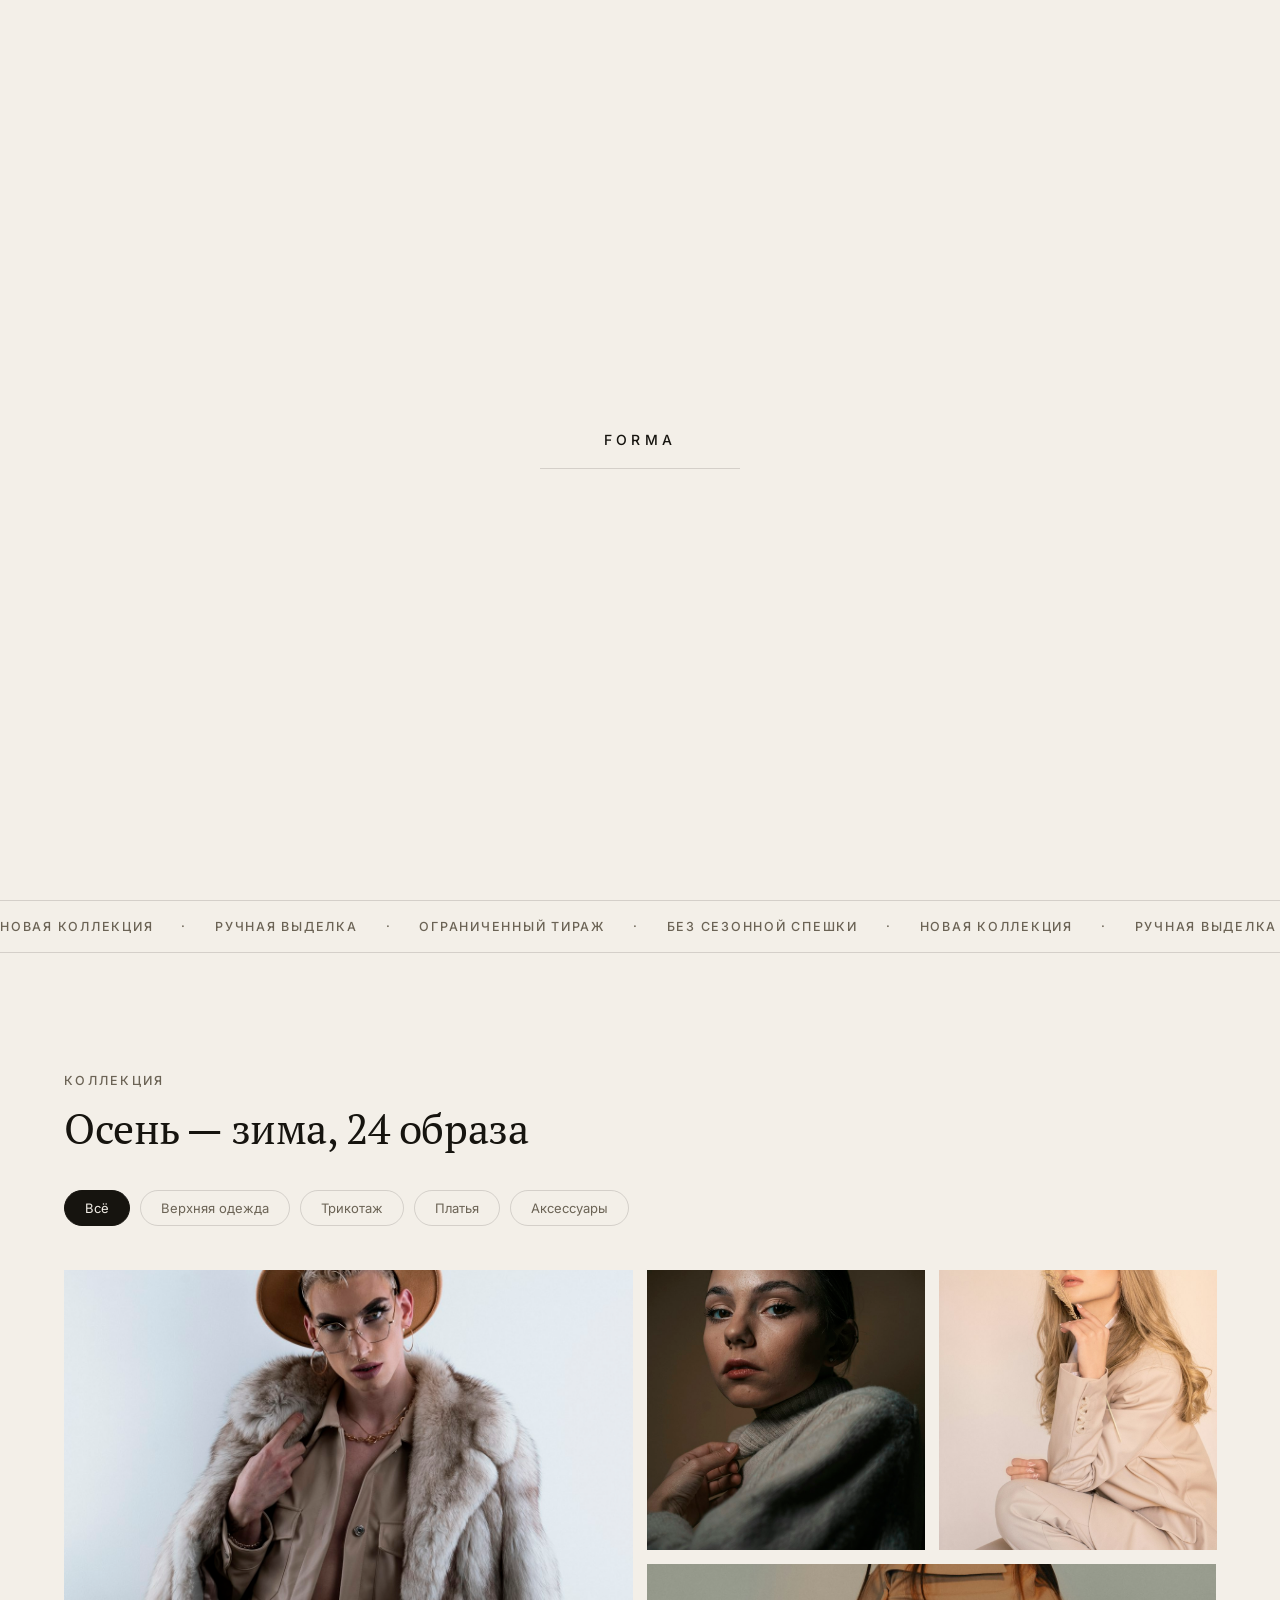
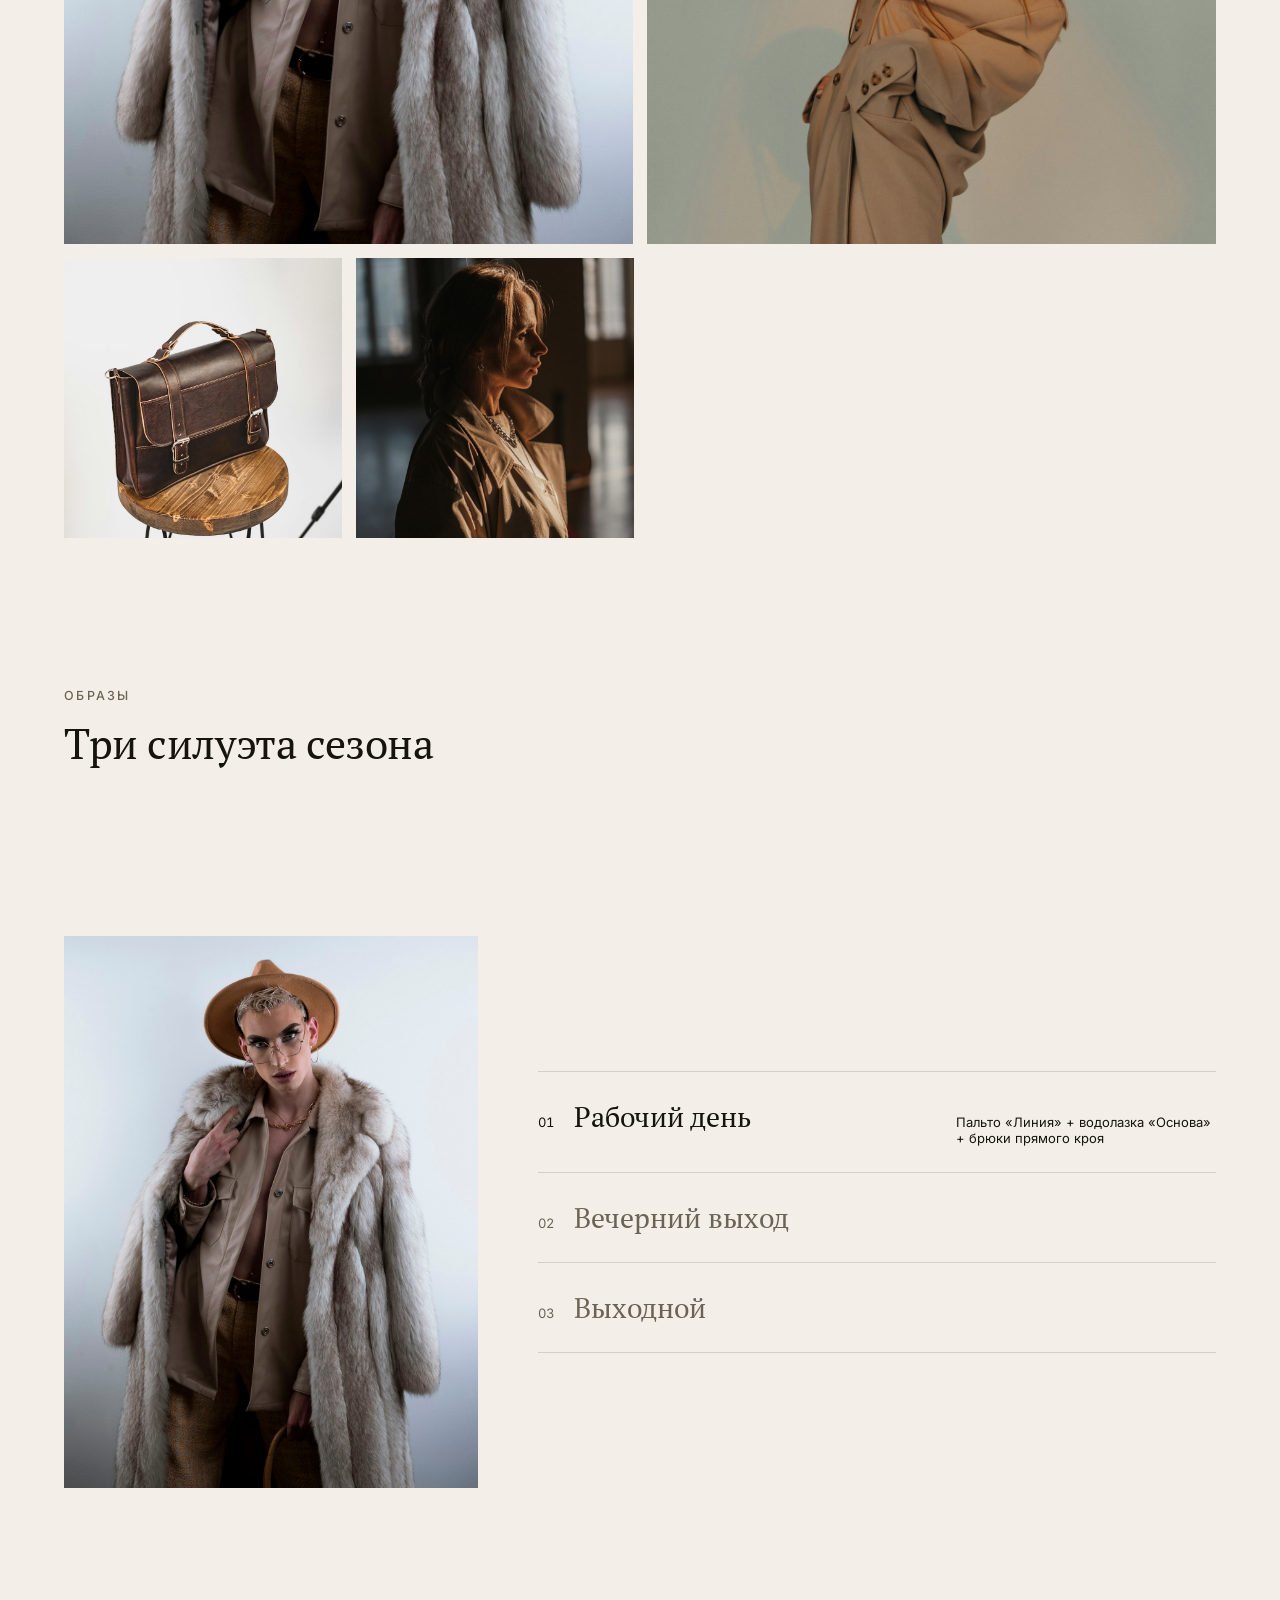
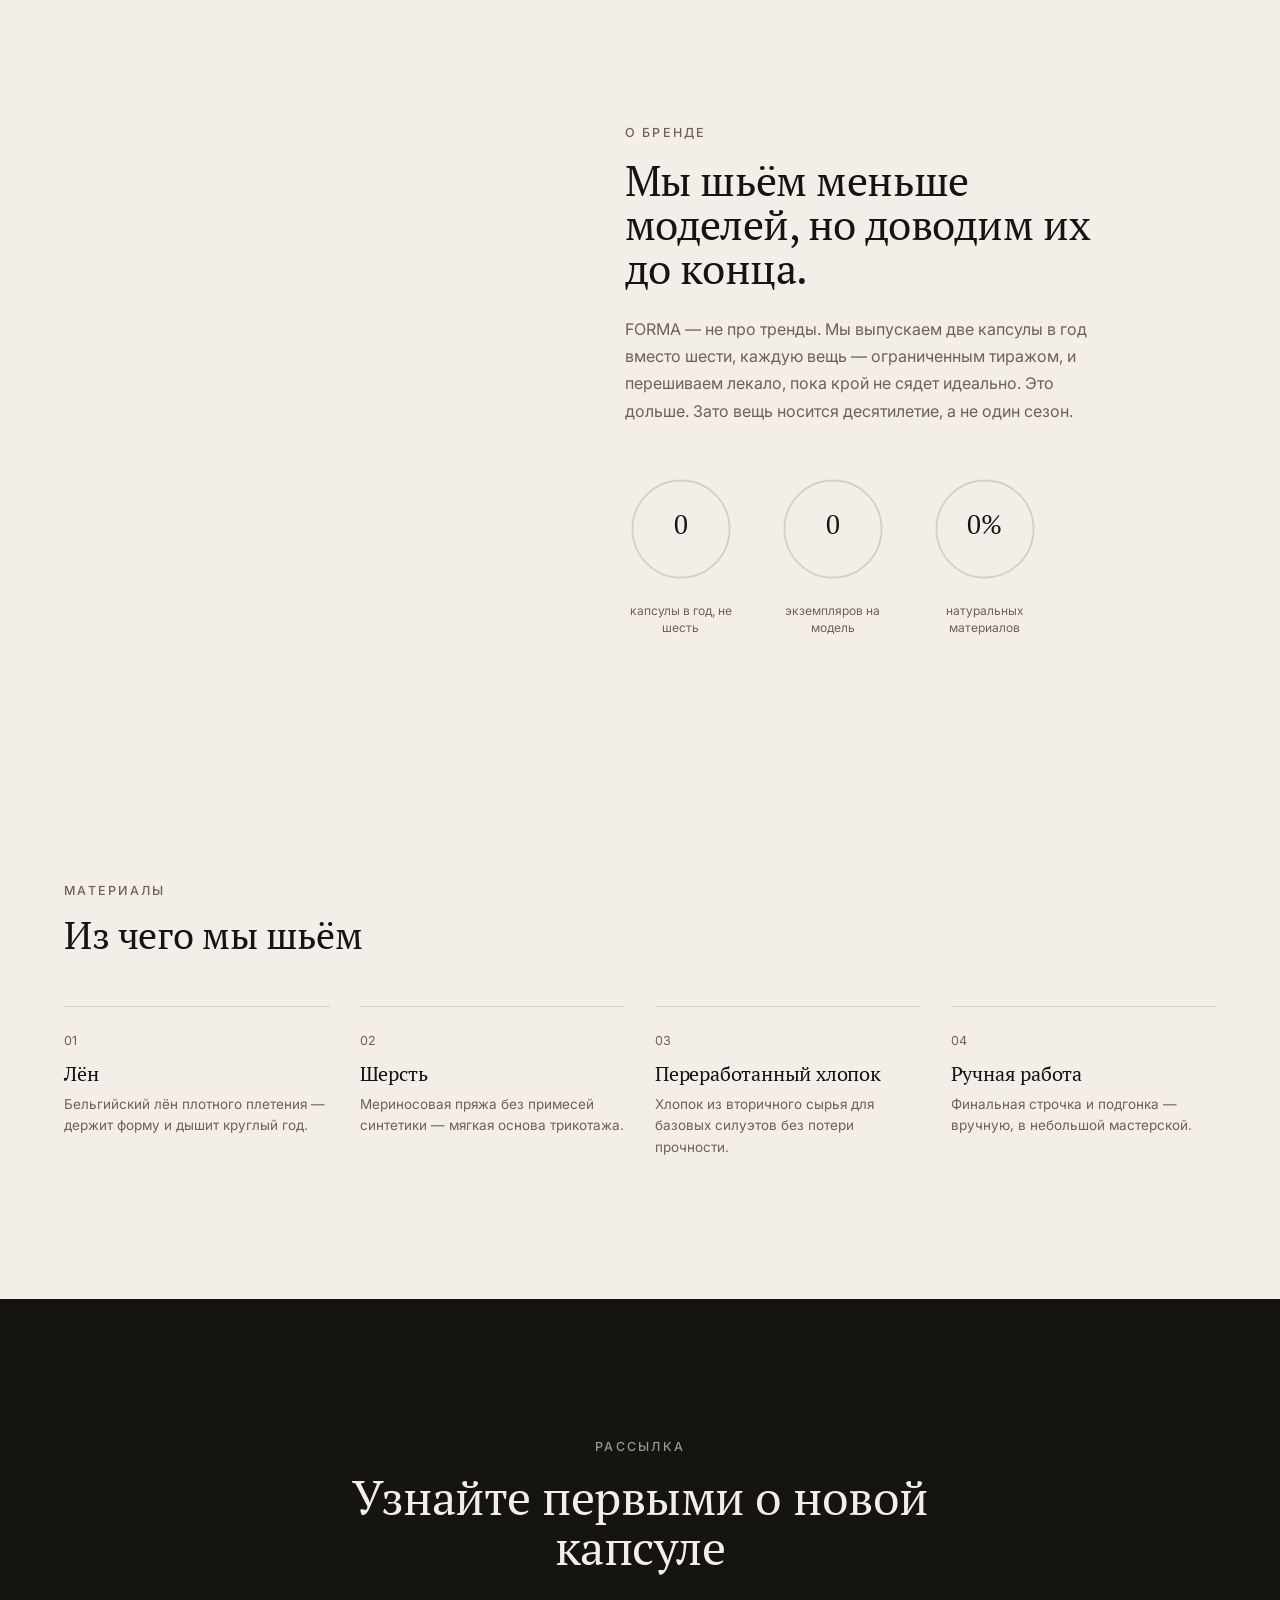
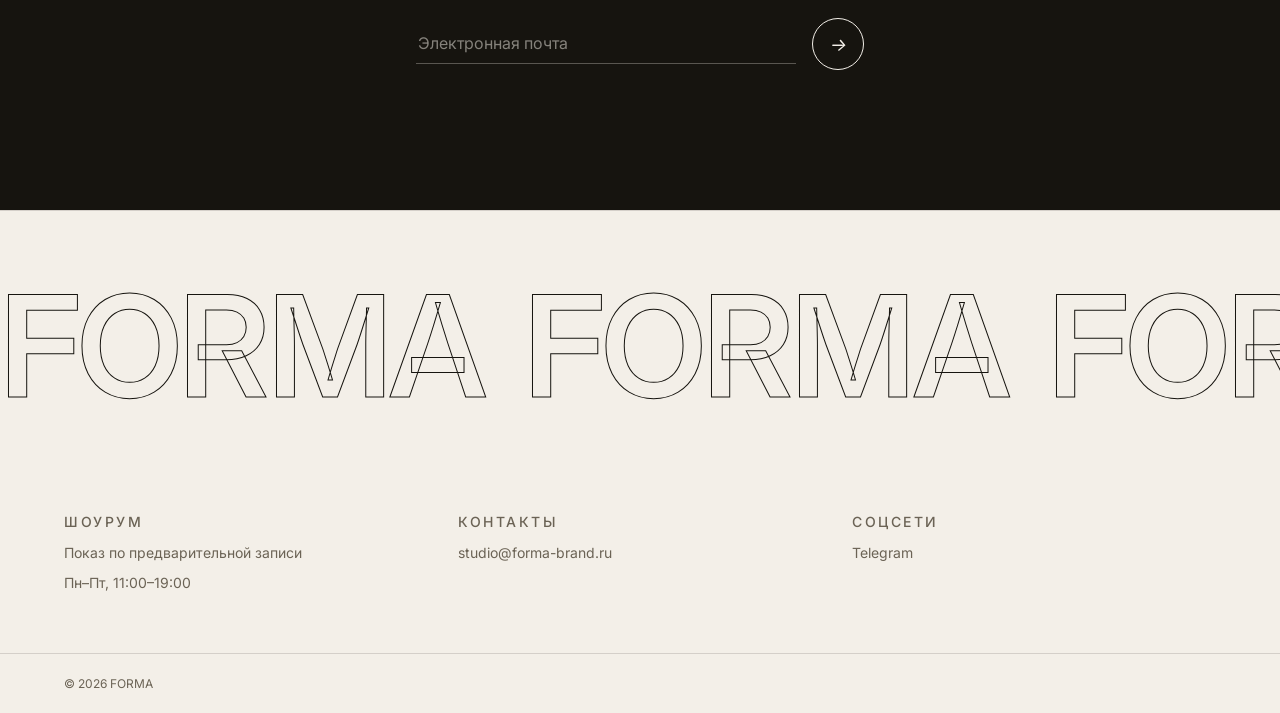
==== 02-forma/index.html @ 321a1db4 "Unified portfolio landing page linking all five demo sites Combines ЧЕРНОЗЁМ, FORMA, ЭФИР, ОБЪЁМ and" ====
<!DOCTYPE html>
<html lang="ru">
<head>
<meta charset="UTF-8">
<meta name="viewport" content="width=device-width, initial-scale=1.0">
<title>FORMA — капсульная коллекция одежды</title>
<meta name="description" content="FORMA — марка одежды с чистыми линиями. Капсульные коллекции, ограниченный тираж, натуральные материалы.">

<link rel="preconnect" href="https://fonts.googleapis.com">
<link rel="preconnect" href="https://fonts.gstatic.com" crossorigin>
<link href="https://fonts.googleapis.com/css2?family=PT+Serif:ital,wght@0,400;0,700;1,400&family=Inter:wght@300;400;500;600&display=swap" rel="stylesheet">

<link rel="stylesheet" href="styles.css">
<link rel="icon" href="data:image/svg+xml,<svg xmlns=%22http://www.w3.org/2000/svg%22 viewBox=%220 0 100 100%22><rect width=%22100%22 height=%22100%22 fill=%22%23141210%22/></svg>">
</head>
<body>

<div class="cursor" id="cursor"><span class="cursor__label"></span></div>

<div class="preloader" id="preloader">
  <div class="preloader__mark">FORMA</div>
  <div class="preloader__bar"><span id="preloaderFill"></span></div>
</div>

<header class="header" id="header">
  <div class="header__inner">
    <a href="#top" class="header__logo">FORMA</a>
    <nav class="header__nav">
      <a href="#collection" data-cursor-hover>Коллекция</a>
      <a href="#edit" data-cursor-hover>Образы</a>
      <a href="#about" data-cursor-hover>О бренде</a>
      <a href="#materials" data-cursor-hover>Материалы</a>
    </nav>
    <a href="#subscribe" class="header__cta btn-magnetic" data-cursor-hover>Рассылка</a>
    <button class="header__burger" id="burger" aria-label="Открыть меню" aria-expanded="false">
      <span></span><span></span>
    </button>
  </div>
</header>

<nav class="mobile-nav" id="mobileNav">
  <a href="#collection">Коллекция</a>
  <a href="#edit">Образы</a>
  <a href="#about">О бренде</a>
  <a href="#materials">Материалы</a>
  <a href="#subscribe">Рассылка</a>
</nav>

<main id="top">

  <section class="hero" id="hero">
    <div class="hero__text">
      <p class="hero__eyebrow reveal-line"><span>Капсульная коллекция · Осень — зима</span></p>
      <h1 class="hero__title">
        <span class="clip-line"><span class="clip-word">ФОРМА</span></span>
        <span class="clip-line"><span class="clip-word clip-word--accent">БЕЗ ШУМА</span></span>
      </h1>
      <p class="hero__desc reveal-line"><span>Чистые линии и натуральные материалы. Вещи, которые остаются в гардеробе на годы, а не на сезон.</span></p>
      <a href="#collection" class="hero__link btn-magnetic" data-cursor-hover><span>Смотреть коллекцию</span><i>→</i></a>
    </div>
    <div class="hero__media" id="heroMedia">
      <div class="hero__img" style="background-image:url('assets/img/hero.jpg')" id="heroImgFallback"></div>
      <canvas id="heroCanvas"></canvas>
    </div>
  </section>

  <div class="marquee" aria-hidden="true">
    <div class="marquee__track">
      <span>НОВАЯ КОЛЛЕКЦИЯ</span><span>·</span><span>РУЧНАЯ ВЫДЕЛКА</span><span>·</span><span>ОГРАНИЧЕННЫЙ ТИРАЖ</span><span>·</span><span>БЕЗ СЕЗОННОЙ СПЕШКИ</span><span>·</span>
      <span>НОВАЯ КОЛЛЕКЦИЯ</span><span>·</span><span>РУЧНАЯ ВЫДЕЛКА</span><span>·</span><span>ОГРАНИЧЕННЫЙ ТИРАЖ</span><span>·</span><span>БЕЗ СЕЗОННОЙ СПЕШКИ</span><span>·</span>
    </div>
  </div>

  <section class="collection" id="collection">
    <div class="collection__head">
      <p class="eyebrow">Коллекция</p>
      <h2 class="reveal-up">Осень — зима, 24 образа</h2>
    </div>
    <div class="collection__tabs">
      <button class="collection__tab is-active" data-filter="all" data-cursor-hover>Всё</button>
      <button class="collection__tab" data-filter="outer" data-cursor-hover>Верхняя одежда</button>
      <button class="collection__tab" data-filter="knit" data-cursor-hover>Трикотаж</button>
      <button class="collection__tab" data-filter="dress" data-cursor-hover>Платья</button>
      <button class="collection__tab" data-filter="acc" data-cursor-hover>Аксессуары</button>
    </div>
    <div class="collection__grid">
      <button class="look look--big" data-filter="outer" data-cursor-hover>
        <img src="assets/img/look-1.jpg" alt="Пальто прямого кроя" loading="lazy">
        <span class="look__info"><b>Пальто «Линия»</b><i>42 000 ₽</i></span>
      </button>
      <button class="look" data-filter="knit" data-cursor-hover>
        <img src="assets/img/look-2.jpg" alt="Свитер крупной вязки" loading="lazy">
        <span class="look__info"><b>Свитер «Контур»</b><i>18 500 ₽</i></span>
      </button>
      <button class="look" data-filter="dress" data-cursor-hover>
        <img src="assets/img/look-3.jpg" alt="Платье-рубашка" loading="lazy">
        <span class="look__info"><b>Платье «Тень»</b><i>24 000 ₽</i></span>
      </button>
      <button class="look look--wide" data-filter="outer" data-cursor-hover>
        <img src="assets/img/look-4.jpg" alt="Пальто оверсайз" loading="lazy">
        <span class="look__info"><b>Пальто «Силуэт»</b><i>46 500 ₽</i></span>
      </button>
      <button class="look" data-filter="acc" data-cursor-hover>
        <img src="assets/img/look-5.jpg" alt="Кожаная сумка" loading="lazy">
        <span class="look__info"><b>Сумка «Объём»</b><i>21 000 ₽</i></span>
      </button>
      <button class="look" data-filter="knit" data-cursor-hover>
        <img src="assets/img/look-6.jpg" alt="Водолазка тонкой вязки" loading="lazy">
        <span class="look__info"><b>Водолазка «Основа»</b><i>12 000 ₽</i></span>
      </button>
    </div>
  </section>

  <section class="edit" id="edit">
    <div class="edit__sticky">
      <div class="edit__head">
        <p class="eyebrow">Образы</p>
        <h2 class="reveal-up">Три силуэта сезона</h2>
      </div>
      <div class="edit__media">
        <div class="edit__img is-active" style="background-image:url('assets/img/edit-1.jpg')" data-edit="0"></div>
        <div class="edit__img" style="background-image:url('assets/img/edit-2.jpg')" data-edit="1"></div>
        <div class="edit__img" style="background-image:url('assets/img/edit-3.jpg')" data-edit="2"></div>
      </div>
      <div class="edit__list">
        <div class="edit__item is-active" data-edit-trigger="0">
          <span class="edit__num">01</span>
          <span class="edit__name">Рабочий день</span>
          <span class="edit__desc">Пальто «Линия» + водолазка «Основа» + брюки прямого кроя</span>
        </div>
        <div class="edit__item" data-edit-trigger="1">
          <span class="edit__num">02</span>
          <span class="edit__name">Вечерний выход</span>
          <span class="edit__desc">Платье «Тень» + сумка «Объём»</span>
        </div>
        <div class="edit__item" data-edit-trigger="2">
          <span class="edit__num">03</span>
          <span class="edit__name">Выходной</span>
          <span class="edit__desc">Свитер «Контур» + пальто «Силуэт»</span>
        </div>
      </div>
    </div>
  </section>

  <section class="about" id="about">
    <div class="about__media">
      <div class="about__img-wrap">
        <div class="about__img" style="background-image:url('assets/img/about.jpg')"></div>
      </div>
    </div>
    <div class="about__text">
      <p class="eyebrow">О бренде</p>
      <h2 class="reveal-up">Мы шьём меньше моделей, но доводим их до конца.</h2>
      <p class="about__p reveal-up">FORMA — не про тренды. Мы выпускаем две капсулы в год вместо шести, каждую вещь — ограниченным тиражом, и перешиваем лекало, пока крой не сядет идеально. Это дольше. Зато вещь носится десятилетие, а не один сезон.</p>
      <div class="about__rings">
        <div class="ring" data-fraction="0.33">
          <svg viewBox="0 0 120 120"><circle class="ring__track" cx="60" cy="60" r="52"/><circle class="ring__progress" cx="60" cy="60" r="52"/></svg>
          <span class="ring__value"><span class="count-up" data-count="2">0</span></span>
          <small>капсулы в год, не шесть</small>
        </div>
        <div class="ring" data-fraction="0.8">
          <svg viewBox="0 0 120 120"><circle class="ring__track" cx="60" cy="60" r="52"/><circle class="ring__progress" cx="60" cy="60" r="52"/></svg>
          <span class="ring__value"><span class="count-up" data-count="120">0</span></span>
          <small>экземпляров на модель</small>
        </div>
        <div class="ring" data-fraction="0.85">
          <svg viewBox="0 0 120 120"><circle class="ring__track" cx="60" cy="60" r="52"/><circle class="ring__progress" cx="60" cy="60" r="52"/></svg>
          <span class="ring__value"><span class="count-up" data-count="85">0</span>%</span>
          <small>натуральных материалов</small>
        </div>
      </div>
    </div>
  </section>

  <section class="materials" id="materials">
    <div class="materials__head">
      <p class="eyebrow">Материалы</p>
      <h2 class="reveal-up">Из чего мы шьём</h2>
    </div>
    <div class="materials__grid">
      <div class="material reveal-up">
        <span class="material__num">01</span>
        <h3>Лён</h3>
        <p>Бельгийский лён плотного плетения — держит форму и дышит круглый год.</p>
      </div>
      <div class="material reveal-up">
        <span class="material__num">02</span>
        <h3>Шерсть</h3>
        <p>Мериносовая пряжа без примесей синтетики — мягкая основа трикотажа.</p>
      </div>
      <div class="material reveal-up">
        <span class="material__num">03</span>
        <h3>Переработанный хлопок</h3>
        <p>Хлопок из вторичного сырья для базовых силуэтов без потери прочности.</p>
      </div>
      <div class="material reveal-up">
        <span class="material__num">04</span>
        <h3>Ручная работа</h3>
        <p>Финальная строчка и подгонка — вручную, в небольшой мастерской.</p>
      </div>
    </div>
  </section>

  <section class="subscribe" id="subscribe">
    <div class="subscribe__inner">
      <p class="eyebrow">Рассылка</p>
      <h2 class="reveal-up">Узнайте первыми о новой капсуле</h2>
      <form class="subscribe__form" id="subscribeForm" novalidate>
        <div class="field">
          <input type="email" id="s-email" name="email" required placeholder=" ">
          <label for="s-email">Электронная почта</label>
          <span class="field__error">Введите корректный e-mail</span>
        </div>
        <button type="submit" class="subscribe__submit btn-magnetic" data-cursor-hover aria-label="Подписаться"><i>→</i></button>
      </form>
      <div class="subscribe__success" id="subscribeSuccess">
        <p>Готово — пришлём письмо, как откроется предзаказ.</p>
      </div>
    </div>
  </section>

</main>

<footer class="footer">
  <div class="footer__marquee" aria-hidden="true">
    <div class="footer__marquee-track"><span>FORMA</span><span>FORMA</span><span>FORMA</span><span>FORMA</span></div>
  </div>
  <div class="footer__grid">
    <div>
      <p class="eyebrow">Шоурум</p>
      <p>Показ по предварительной записи</p>
      <p>Пн–Пт, 11:00–19:00</p>
    </div>
    <div>
      <p class="eyebrow">Контакты</p>
      <p><a href="mailto:studio@forma-brand.ru" data-cursor-hover>studio@forma-brand.ru</a></p>
    </div>
    <div>
      <p class="eyebrow">Соцсети</p>
      <p><a href="#" data-cursor-hover>Telegram</a></p>
    </div>
  </div>
  <div class="footer__bottom">
    <span>© 2026 FORMA</span>
  </div>
</footer>

<div class="lightbox" id="lightbox">
  <button class="lightbox__close" id="lightboxClose" aria-label="Закрыть">✕</button>
  <img src="" alt="" id="lightboxImg">
</div>

<script src="https://cdnjs.cloudflare.com/ajax/libs/gsap/3.12.5/gsap.min.js"></script>
<script src="https://cdnjs.cloudflare.com/ajax/libs/gsap/3.12.5/ScrollTrigger.min.js"></script>
<script src="https://cdn.jsdelivr.net/npm/lenis@1.1.14/dist/lenis.min.js"></script>
<script src="https://cdn.jsdelivr.net/npm/three@0.160.0/build/three.min.js"></script>
<script src="script.js"></script>
</body>
</html>
---- 02-forma/styles.css ----
/* ===== Tokens ===== */
:root{
  --bg: #f3efe8;
  --bg-soft: #ece6dc;
  --ink: #16140f;
  --ink-dim: #6b6355;
  --line: rgba(22,20,15,0.14);
  --accent: #8a7a5c;
  --ease: cubic-bezier(.16,1,.3,1);
  --container: 1320px;
  --gutter: clamp(20px, 5vw, 64px);
}

*{box-sizing:border-box; margin:0; padding:0;}
html{scroll-behavior:auto; overflow-x:hidden; width:100%;}
body{
  background: var(--bg);
  color: var(--ink);
  font-family:'Inter', sans-serif;
  font-weight:400;
  overflow-x:hidden;
  cursor:none;
}
@media (max-width: 860px){ body{ cursor:auto; } }

h1,h2,h3{
  font-family:'PT Serif', serif;
  font-weight:400;
  line-height:1.05;
  letter-spacing:-0.01em;
}
a{ color:inherit; text-decoration:none; }
img{max-width:100%; display:block;}
button{font-family:inherit; background:none; border:none; color:inherit; cursor:pointer;}
section{position:relative;}
.eyebrow{
  font-size:12.5px; letter-spacing:.18em; text-transform:uppercase;
  color: var(--ink-dim); font-weight:500; margin-bottom:18px;
}

/* ===== Custom cursor (ring style) ===== */
.cursor{
  position:fixed; top:0; left:0; width:28px; height:28px; border-radius:50%;
  border:1px solid var(--ink); pointer-events:none; z-index:9999;
  transform:translate(-50%,-50%);
  transition: width .3s var(--ease), height .3s var(--ease), background .3s var(--ease), border-color .3s var(--ease);
  display:flex; align-items:center; justify-content:center;
}
.cursor__label{ font-size:11px; letter-spacing:.05em; opacity:0; white-space:nowrap; color:var(--bg); transition:opacity .2s; }
.cursor.is-hover{ width:76px; height:76px; background:var(--ink); border-color:var(--ink); }
.cursor.is-hover .cursor__label{ opacity:1; }
@media (max-width: 860px){ .cursor{ display:none; } }

/* ===== Preloader ===== */
.preloader{
  position:fixed; inset:0; z-index:10000; background:var(--bg);
  display:flex; flex-direction:column; align-items:center; justify-content:center; gap:20px;
}
.preloader__mark{
  font-family:'Inter', sans-serif; font-weight:500; font-size:14px; letter-spacing:.3em;
}
.preloader__bar{ width:min(200px, 50vw); height:1px; background:var(--line); position:relative; }
.preloader__bar span{ position:absolute; left:0; top:0; height:100%; width:0%; background:var(--ink); }

/* ===== Header ===== */
.header{
  position:fixed; top:0; left:0; right:0; z-index:500;
  padding: 26px var(--gutter);
  display:flex; justify-content:center;
  transition: transform .5s var(--ease), background .4s ease, padding .4s ease, border-color .4s ease;
  border-bottom:1px solid transparent;
}
.header.is-scrolled{ background:rgba(243,239,232,.9); backdrop-filter:blur(8px); padding-top:16px; padding-bottom:16px; border-bottom-color:var(--line); }
.header.is-hidden{ transform:translateY(-120%); }
.header__inner{ width:100%; max-width:var(--container); display:flex; align-items:center; justify-content:space-between; }
.header__logo{ font-family:'Inter', sans-serif; font-weight:600; font-size:16px; letter-spacing:.12em; }
.header__nav{ display:flex; gap:34px; }
.header__nav a{ font-size:13.5px; color:var(--ink-dim); position:relative; padding-bottom:3px; }
.header__nav a::after{ content:''; position:absolute; left:0; bottom:0; width:0; height:1px; background:var(--ink); transition:width .35s var(--ease); }
.header__nav a:hover{ color:var(--ink); }
.header__nav a:hover::after{ width:100%; }
.header__cta{
  border:1px solid var(--ink); padding:10px 22px; border-radius:999px; font-size:12.5px;
  letter-spacing:.04em; position:relative; overflow:hidden;
}
.header__burger{ display:none; flex-direction:column; gap:5px; width:28px; }
.header__burger span{ height:1px; background:var(--ink); width:100%; }

.mobile-nav{
  position:fixed; inset:0; z-index:490; background:var(--bg);
  display:flex; flex-direction:column; align-items:flex-start; justify-content:center; gap:24px;
  padding: 0 var(--gutter);
  transform:translateY(-100%); transition:transform .5s var(--ease);
}
.mobile-nav.is-open{ transform:translateY(0); }
.mobile-nav a{ font-family:'PT Serif', serif; font-size:30px; }

@media (max-width:860px){
  .header__nav, .header__cta{ display:none; }
  .header__burger{ display:flex; }
}

.btn-magnetic{ display:inline-flex; align-items:center; justify-content:center; will-change:transform; }

/* ===== Hero ===== */
.hero{
  min-height:100svh; display:grid; grid-template-columns: 1.1fr .9fr; align-items:center;
  padding: 140px var(--gutter) 60px; gap:40px;
}
.hero__eyebrow{ overflow:hidden; margin-bottom:20px; }
.hero__eyebrow span{ display:inline-block; font-size:13px; letter-spacing:.14em; text-transform:uppercase; color:var(--ink-dim); }
.hero__title{ font-size:clamp(48px, 6.5vw, 96px); }
.hero__title .clip-line{ display:block; overflow:hidden; }
.hero__title .clip-word{ display:inline-block; clip-path: inset(0 100% 0 0); }
.clip-word--accent{ font-style:italic; color:var(--accent); }
.hero__desc{ overflow:hidden; margin-top:24px; max-width:420px; }
.hero__desc span{ display:inline-block; font-size:16.5px; color:var(--ink-dim); line-height:1.6; }
.hero__link{
  margin-top:40px; display:inline-flex; align-items:center; gap:10px; font-size:14px;
  border-bottom:1px solid var(--ink); padding-bottom:4px;
}
.hero__link i{ font-style:normal; transition:transform .3s var(--ease); }
.hero__link:hover i{ transform:translateX(4px); }

.hero__media{ position:relative; aspect-ratio:3/4; overflow:hidden; }
.hero__img{ position:absolute; inset:0; background-size:cover; background-position:center top; background-color:#d8d2c4; }
.hero__media canvas{ position:absolute; inset:0; width:100%; height:100%; display:block; opacity:0; transition:opacity .8s var(--ease); }
.hero__media.is-3d-ready canvas{ opacity:1; }
.hero__media.is-3d-ready .hero__img{ opacity:0; }

@media (max-width:900px){
  .hero{ grid-template-columns:1fr; padding-top:120px; }
  .hero__media{ order:-1; aspect-ratio:4/3; }
}

/* ===== Marquee ===== */
.marquee{ border-top:1px solid var(--line); border-bottom:1px solid var(--line); padding:18px 0; overflow:hidden; }
.marquee__track{ display:flex; width:max-content; gap:28px; animation: marquee 30s linear infinite; }
.marquee__track span{ font-size:12.5px; letter-spacing:.14em; color:var(--ink-dim); white-space:nowrap; font-weight:500; }
@keyframes marquee{ from{ transform:translateX(0); } to{ transform:translateX(-50%); } }
@media (prefers-reduced-motion: reduce){ .marquee__track{ animation:none; } }

/* ===== Collection (3D tilt cards) ===== */
.collection{ padding:120px var(--gutter) 100px; max-width:var(--container); margin:0 auto; perspective:1400px; }
.collection__head h2{ font-size:clamp(28px,3.4vw,42px); margin-bottom:40px; }
.collection__tabs{ display:flex; gap:10px; margin-bottom:44px; flex-wrap:wrap; }
.collection__tab{
  padding:9px 20px; border:1px solid var(--line); border-radius:999px; font-size:13px;
  color:var(--ink-dim); transition: all .3s var(--ease);
}
.collection__tab.is-active{ background:var(--ink); color:var(--bg); border-color:var(--ink); }
.collection__grid{ display:grid; grid-template-columns:repeat(4,1fr); grid-auto-rows:280px; gap:14px; }
.look{
  position:relative; overflow:hidden; grid-column:span 1; grid-row:span 1;
  transition:opacity .4s, transform .15s linear, box-shadow .3s;
  transform-style:preserve-3d; will-change:transform;
}
.look--big{ grid-column:span 2; grid-row:span 2; }
.look--wide{ grid-column:span 2; }
.look.is-hidden{ opacity:0; transform:scale(.96) !important; pointer-events:none; position:absolute; }
.look:hover{ box-shadow:0 30px 60px -20px rgba(22,20,15,.35); }
.look img{ width:100%; height:100%; object-fit:cover; transition:transform .8s var(--ease); background:#d8d2c4; }
.look:hover img{ transform:scale(1.06) translateZ(0); }
.look__info{
  position:absolute; left:16px; bottom:16px; right:16px;
  display:flex; justify-content:space-between; align-items:baseline;
  font-size:13px; color:#fff;
  opacity:0; transform:translateY(8px); transition: all .35s var(--ease);
}
.look__info b{ font-weight:500; }
.look__info i{ font-style:normal; color:rgba(255,255,255,.75); }
.look::after{ content:''; position:absolute; inset:0; background:linear-gradient(0deg, rgba(0,0,0,.55), transparent 50%); opacity:0; transition:opacity .35s; }
.look:hover::after{ opacity:1; }
.look:hover .look__info{ opacity:1; transform:translateY(0); }

@media (max-width:860px){
  .collection{ perspective:none; }
  .collection__grid{ grid-template-columns:repeat(2,1fr); grid-auto-rows:220px; }
  .look--big{ grid-column:span 2; grid-row:span 1; }
  .look{ transform:none !important; }
}

/* ===== Edit (pinned scroll-swap) ===== */
.edit{ padding:0 var(--gutter); max-width:var(--container); margin:0 auto; }
.edit__sticky{
  min-height:100vh; display:grid; grid-template-columns: .55fr .9fr; gap:60px; align-items:center;
}
.edit__head{ grid-column:1/-1; margin-bottom:10px; }
.edit__head h2{ font-size:clamp(28px,3.4vw,42px); }
.edit__media{ position:relative; aspect-ratio:3/4; }
.edit__img{
  position:absolute; inset:0; background-size:cover; background-position:center; background-color:#d8d2c4;
  opacity:0; transition:opacity .6s var(--ease);
}
.edit__img.is-active{ opacity:1; }
.edit__list{ display:flex; flex-direction:column; }
.edit__item{
  padding:26px 0; border-top:1px solid var(--line); display:flex; align-items:baseline; gap:20px;
  color:var(--ink-dim); cursor:pointer; transition:color .3s;
}
.edit__item:last-child{ border-bottom:1px solid var(--line); }
.edit__item.is-active{ color:var(--ink); }
.edit__num{ font-size:13px; font-variant-numeric:tabular-nums; }
.edit__name{ font-family:'PT Serif', serif; font-size:clamp(20px,2.4vw,28px); flex:1; }
.edit__desc{ font-size:13px; max-width:260px; display:none; }
.edit__item.is-active .edit__desc{ display:block; }

@media (max-width:900px){
  .edit__sticky{ grid-template-columns:1fr; min-height:auto; padding:90px 0; }
  .edit__media{ aspect-ratio:4/3; }
}

/* ===== About ===== */
.about{
  display:grid; grid-template-columns: .9fr 1.1fr; gap:clamp(30px,6vw,90px);
  padding:140px var(--gutter); max-width:var(--container); margin:0 auto; align-items:center;
}
.about__img-wrap{ aspect-ratio:4/5; overflow:hidden; clip-path: inset(0 100% 0 0); }
.about__img{ width:100%; height:100%; background-size:cover; background-position:center; background-color:#d8d2c4; }
.about__text h2{ font-size:clamp(28px,3.4vw,42px); margin-bottom:26px; max-width:520px; }
.about__p{ color:var(--ink-dim); font-size:16px; line-height:1.7; max-width:480px; margin-bottom:48px; }
.about__rings{ display:flex; gap:clamp(20px,4vw,40px); flex-wrap:wrap; }
.ring{ position:relative; width:112px; text-align:center; }
.ring svg{ width:112px; height:112px; transform:rotate(-90deg); }
.ring__track{ fill:none; stroke:var(--line); stroke-width:2; }
.ring__progress{
  fill:none; stroke:var(--ink); stroke-width:2; stroke-linecap:round;
  stroke-dasharray:327; stroke-dashoffset:327;
}
.ring__value{
  position:absolute; top:34px; left:0; right:0; font-family:'PT Serif', serif; font-size:26px;
}
.ring small{ display:block; font-size:12px; color:var(--ink-dim); margin-top:14px; line-height:1.4; }

@media (max-width:860px){ .about{ grid-template-columns:1fr; padding:90px var(--gutter); } }

/* ===== Materials ===== */
.materials{ padding:60px var(--gutter) 140px; max-width:var(--container); margin:0 auto; }
.materials__head h2{ font-size:clamp(26px,3.2vw,38px); margin-bottom:50px; }
.materials__grid{ display:grid; grid-template-columns:repeat(4,1fr); gap:30px; }
.material{ border-top:1px solid var(--line); padding-top:22px; }
.material__num{ font-size:12.5px; color:var(--ink-dim); }
.material h3{ font-size:20px; margin:14px 0 10px; }
.material p{ font-size:13.5px; color:var(--ink-dim); line-height:1.6; }
@media (max-width:860px){ .materials__grid{ grid-template-columns:1fr 1fr; } }

/* ===== Subscribe ===== */
.subscribe{ background:var(--ink); color:var(--bg); padding:140px var(--gutter); }
.subscribe .eyebrow{ color:rgba(243,239,232,.6); }
.subscribe__inner{ max-width:640px; margin:0 auto; text-align:center; }
.subscribe__inner h2{ font-size:clamp(30px,4.4vw,48px); color:var(--bg); margin-bottom:46px; }
.subscribe__form{ display:flex; gap:16px; align-items:flex-end; justify-content:center; }
.field{ position:relative; flex:1; max-width:380px; text-align:left; }
.field input{
  width:100%; background:transparent; border:none; border-bottom:1px solid rgba(243,239,232,.3);
  padding:12px 2px 10px; color:var(--bg); font-size:16px; font-family:'Inter',sans-serif;
}
.field input:focus{ outline:none; border-color:var(--bg); }
.field label{
  position:absolute; left:2px; top:12px; font-size:16px; color:rgba(243,239,232,.5); pointer-events:none;
  transition: all .25s var(--ease);
}
.field input:focus + label, .field input:not(:placeholder-shown) + label{
  top:-14px; font-size:11px; letter-spacing:.06em; text-transform:uppercase;
}
.field__error{ display:block; font-size:11.5px; color:#e3a86b; margin-top:6px; opacity:0; max-height:0; overflow:hidden; transition:all .25s; }
.field.is-invalid input{ border-color:#e3a86b; }
.field.is-invalid .field__error{ opacity:1; max-height:20px; }
.subscribe__submit{
  width:52px; height:52px; border-radius:50%; border:1px solid var(--bg); flex-shrink:0;
  font-size:18px;
}
.subscribe__success{ display:none; margin-top:20px; font-family:'PT Serif', serif; font-style:italic; font-size:19px; }
.subscribe.is-sent .subscribe__form{ display:none; }
.subscribe.is-sent .subscribe__success{ display:block; }
@media (max-width:640px){ .subscribe__form{ flex-direction:column; align-items:stretch; } .field{ max-width:none; } .subscribe__submit{ align-self:center; } }

/* ===== Footer ===== */
.footer{ background:var(--bg); padding-top:50px; border-top:1px solid var(--line); }
.footer__marquee{ overflow:hidden; padding-bottom:20px; margin-bottom:60px; }
.footer__marquee-track{ display:flex; width:max-content; gap:40px; animation: marquee 20s linear infinite; }
.footer__marquee-track span{
  font-family:'Inter', sans-serif; font-weight:600; font-size:clamp(50px,11vw,150px); letter-spacing:-.02em;
  -webkit-text-stroke:1px var(--ink); color:transparent; white-space:nowrap;
}
.footer__grid{ max-width:var(--container); margin:0 auto; padding:0 var(--gutter); display:grid; grid-template-columns:repeat(3,1fr); gap:30px; margin-bottom:50px; }
.footer__grid p{ color:var(--ink-dim); font-size:14px; margin-bottom:8px; line-height:1.6; }
.footer__grid a:hover{ color:var(--ink); }
.footer__bottom{
  max-width:var(--container); margin:0 auto; padding:22px var(--gutter);
  border-top:1px solid var(--line); font-size:12px; color:var(--ink-dim);
}

/* ===== Lightbox ===== */
.lightbox{
  position:fixed; inset:0; z-index:8000; background:rgba(22,20,15,.92);
  display:flex; align-items:center; justify-content:center; padding:40px;
  opacity:0; pointer-events:none; transition:opacity .4s var(--ease);
}
.lightbox.is-open{ opacity:1; pointer-events:auto; }
.lightbox img{ max-width:min(900px,90vw); max-height:85vh; object-fit:contain; transform:scale(.94); transition:transform .4s var(--ease); }
.lightbox.is-open img{ transform:scale(1); }
.lightbox__close{ position:absolute; top:30px; right:var(--gutter); font-size:20px; color:var(--bg); }

/* ===== Reveal helpers ===== */
.reveal-up{ opacity:1; }
@media (prefers-reduced-motion: reduce){
  *{ animation-duration:.001ms !important; animation-iteration-count:1 !important; transition-duration:.001ms !important; }
}
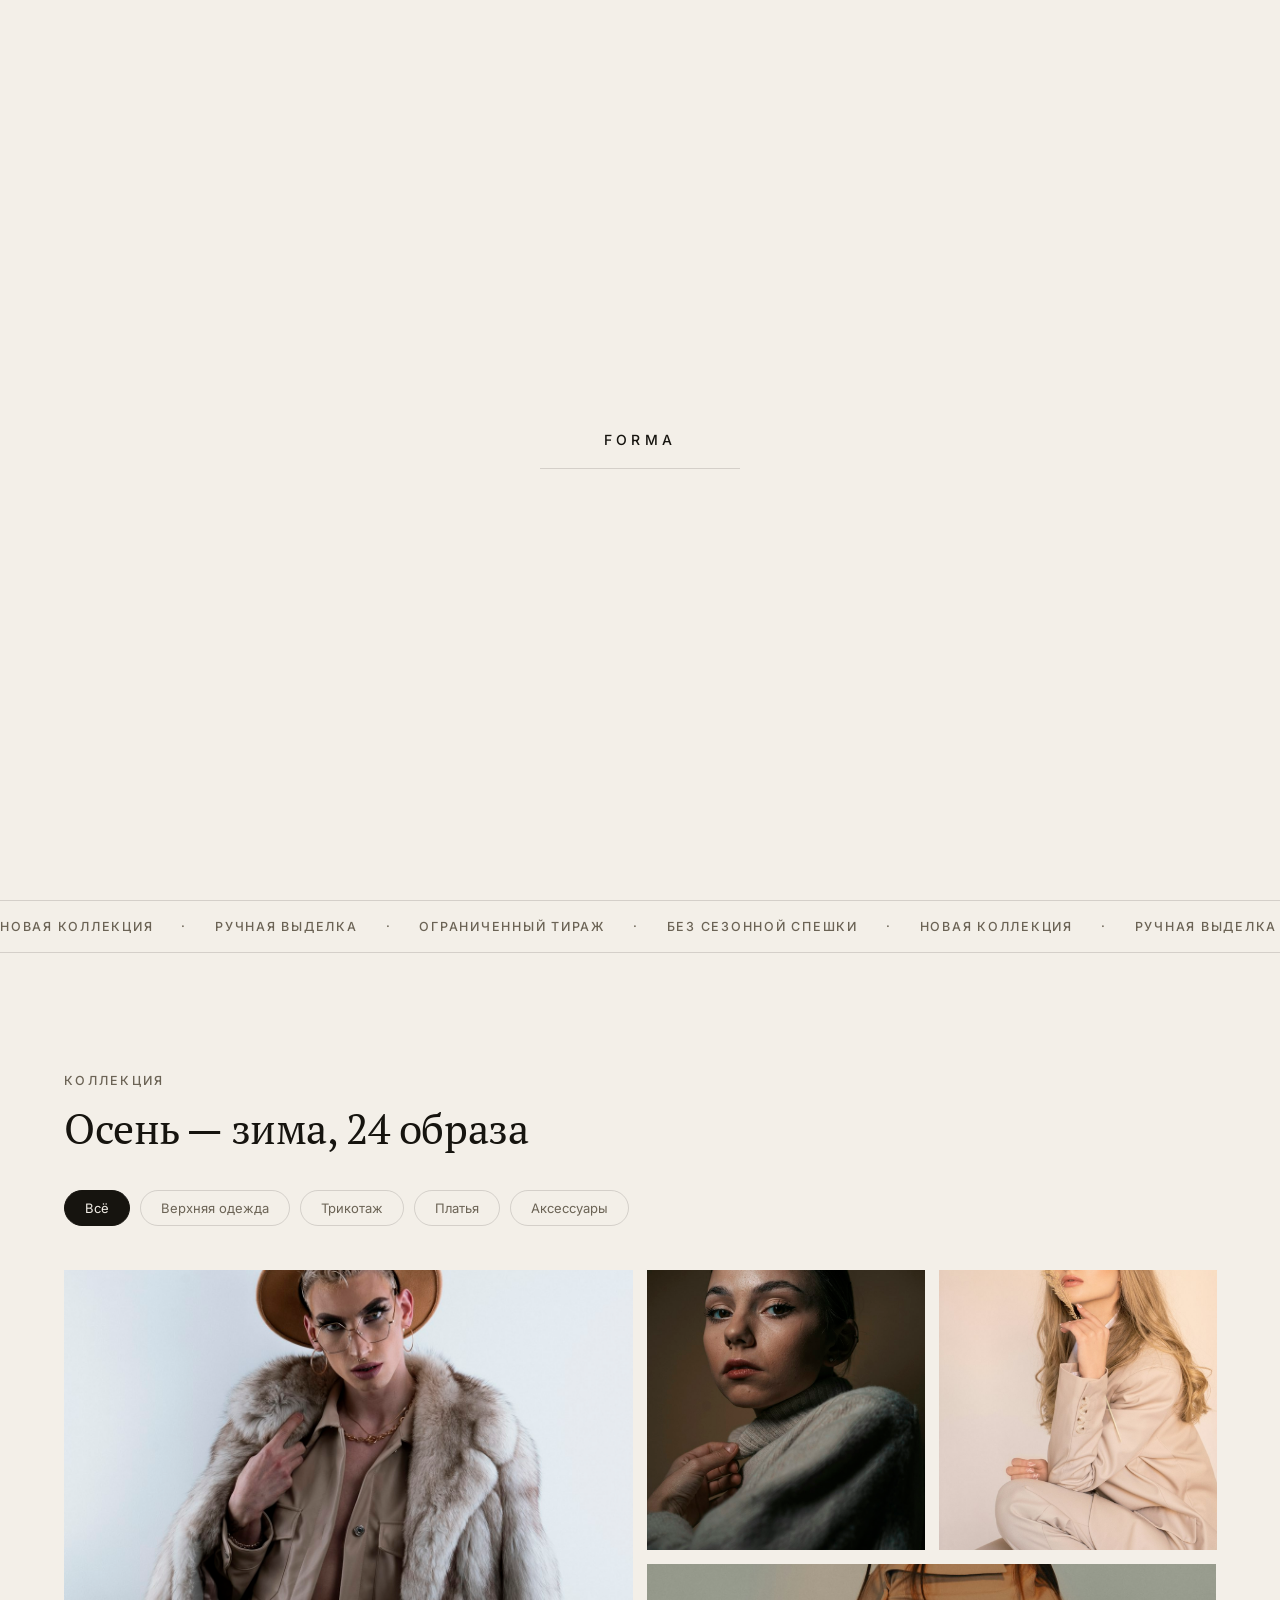
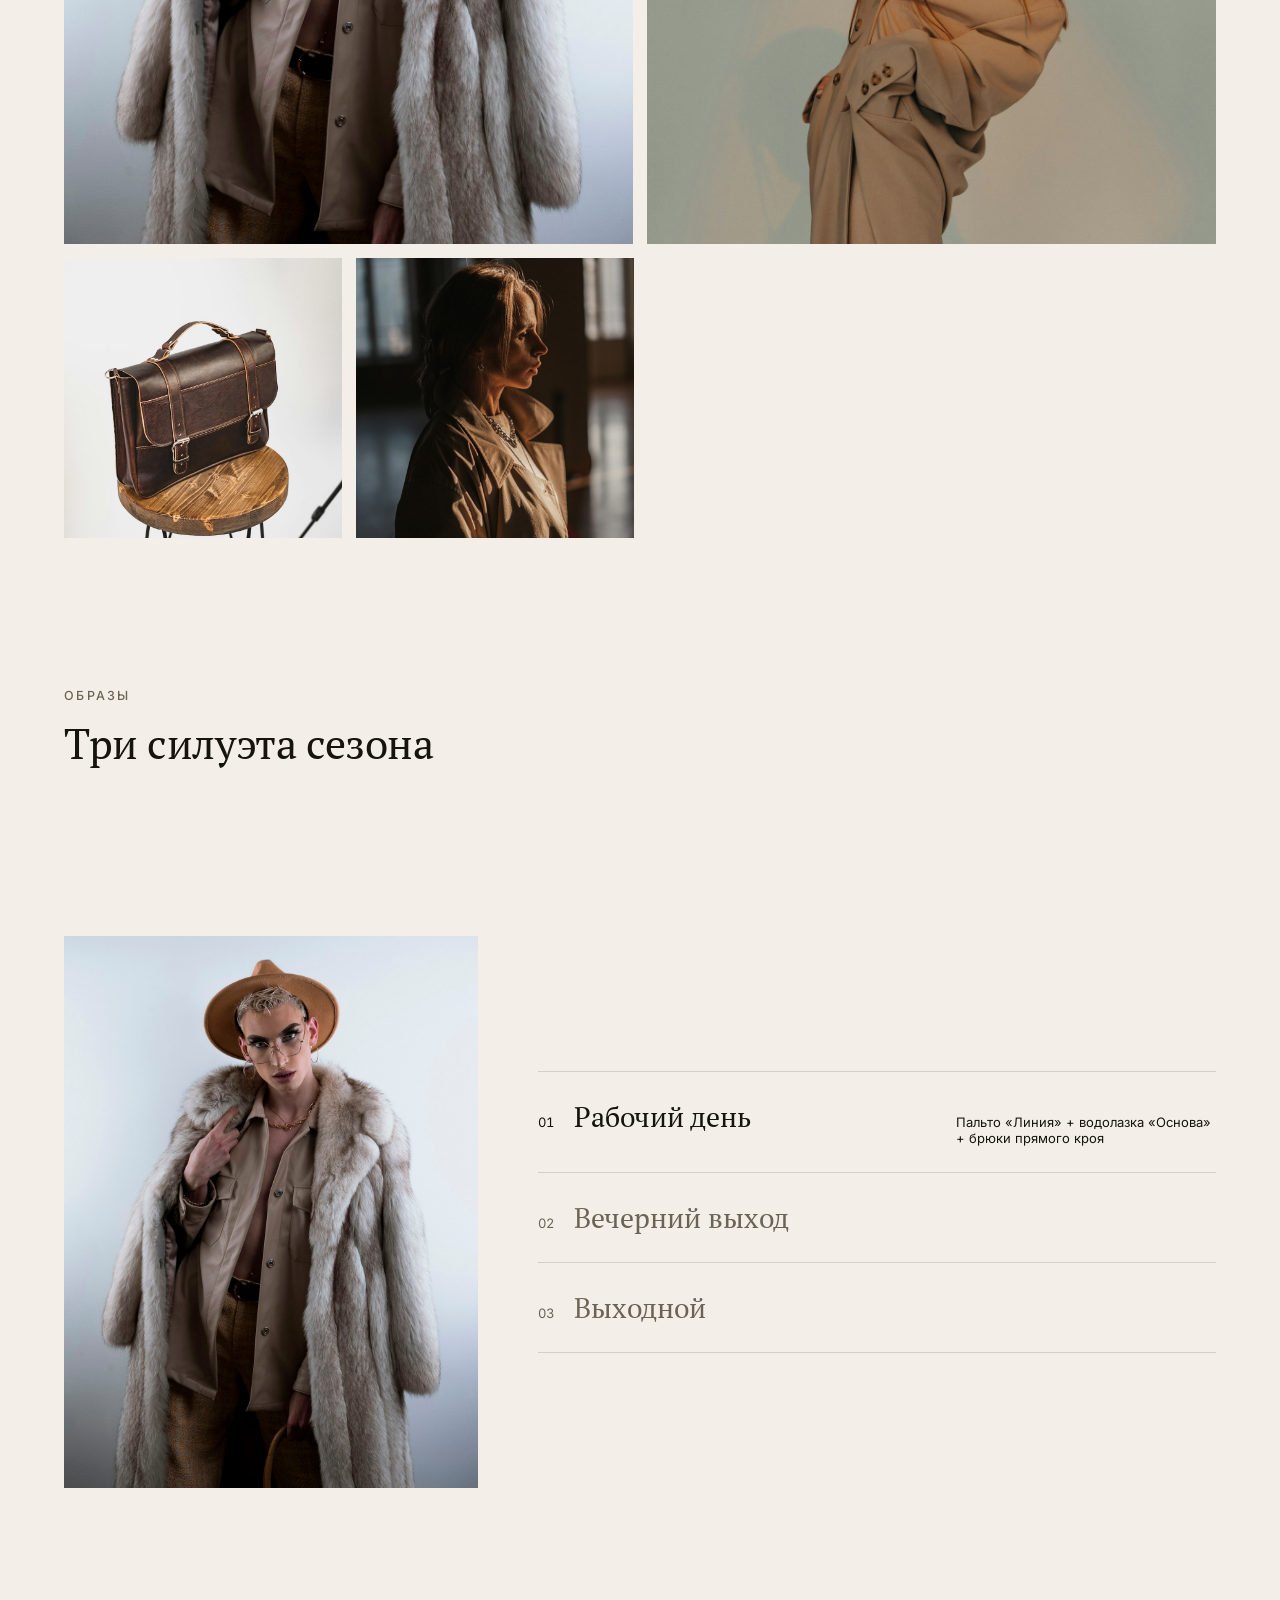
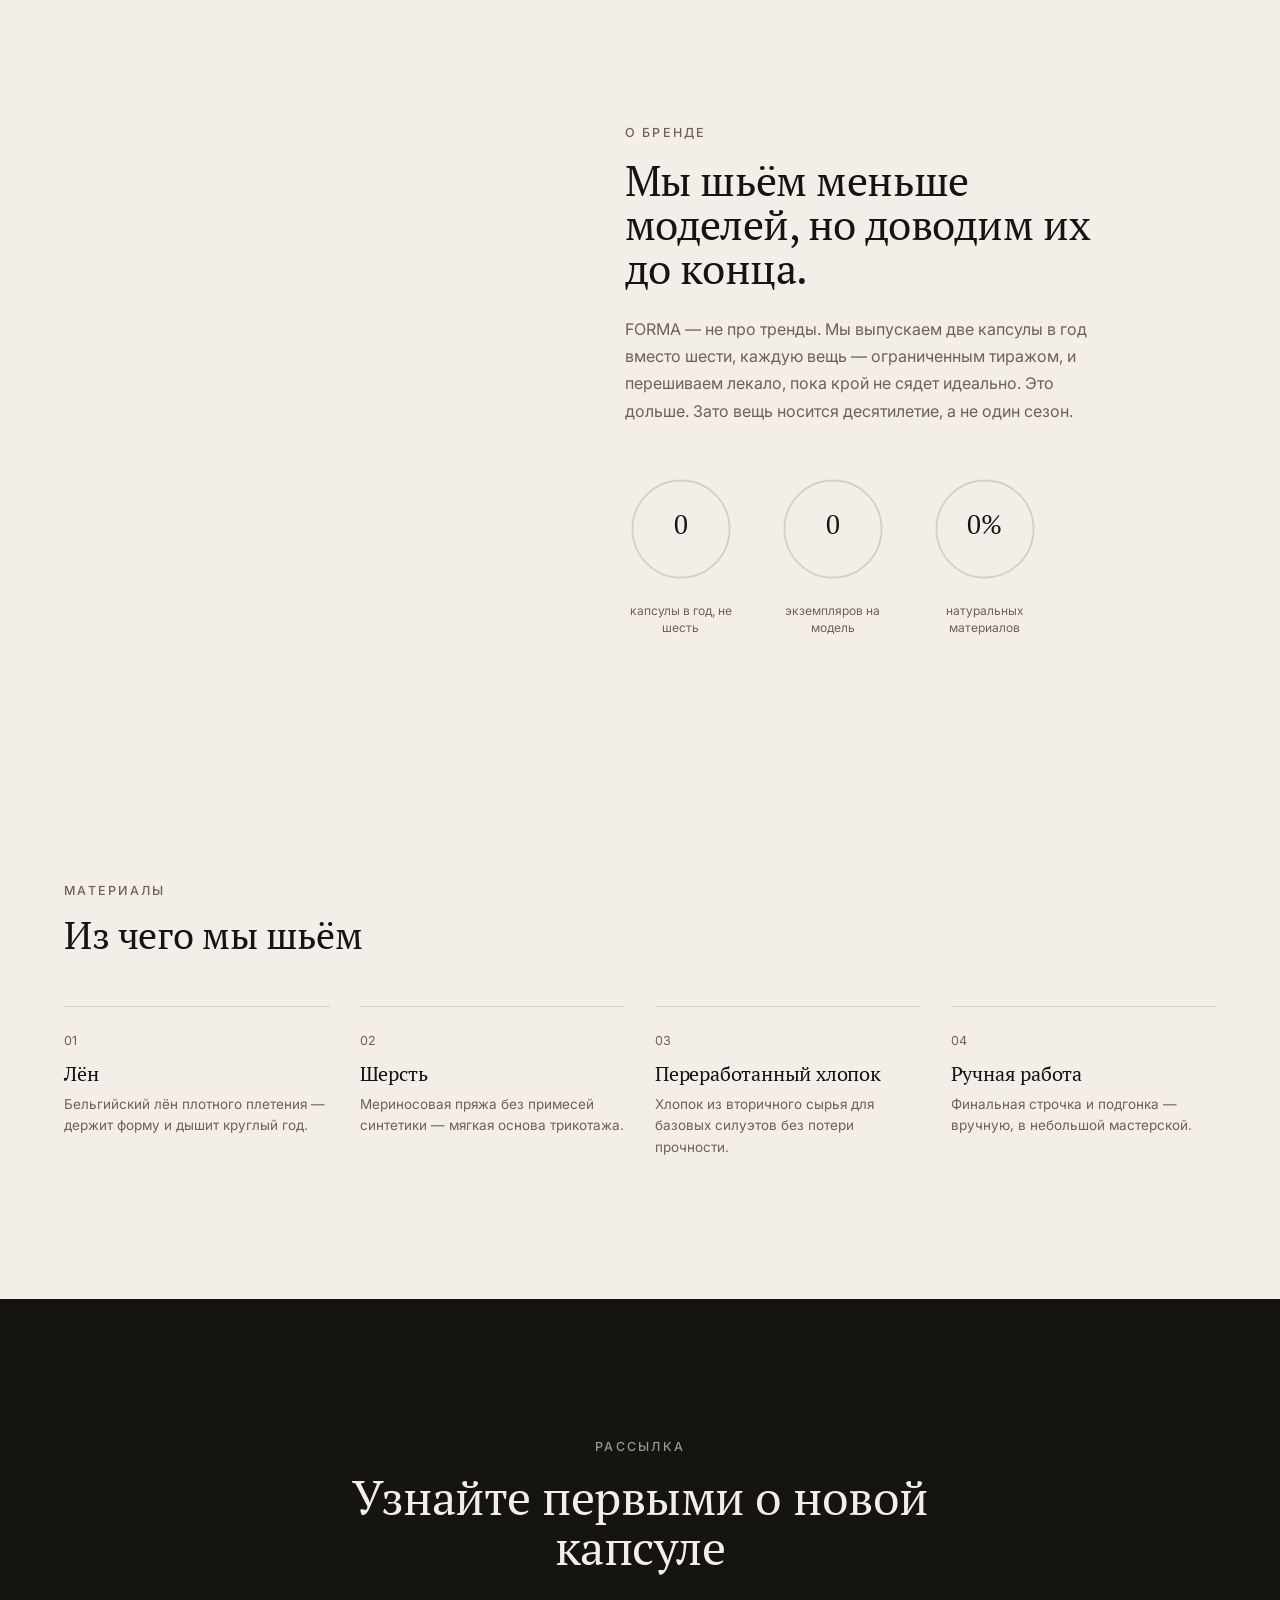
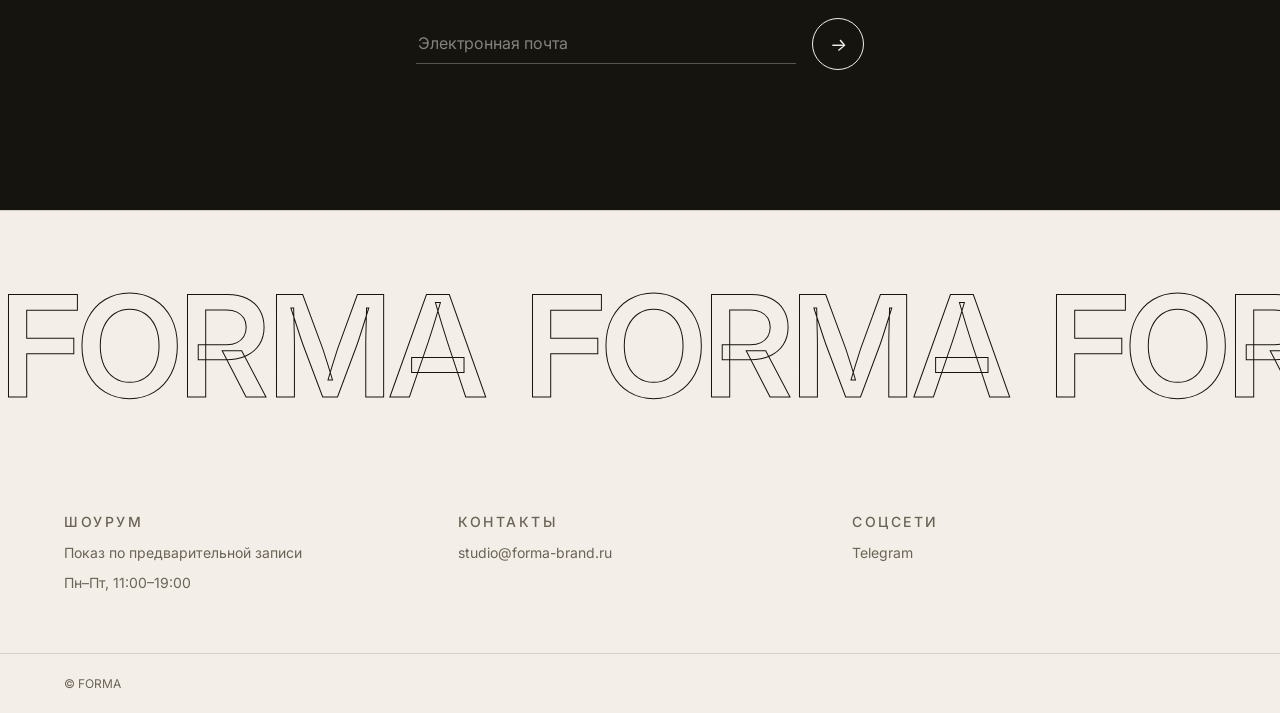
==== commit 61007b5b: "Remove year from footer copyright across all sites Co-Authored-By: Claude Sonnet 5 <noreply@anthropi" ====
--- a/02-forma/index.html
+++ b/02-forma/index.html
@@ -241,7 +241,7 @@
     </div>
   </div>
   <div class="footer__bottom">
-    <span>© 2026 FORMA</span>
+    <span>© FORMA</span>
   </div>
 </footer>
 
